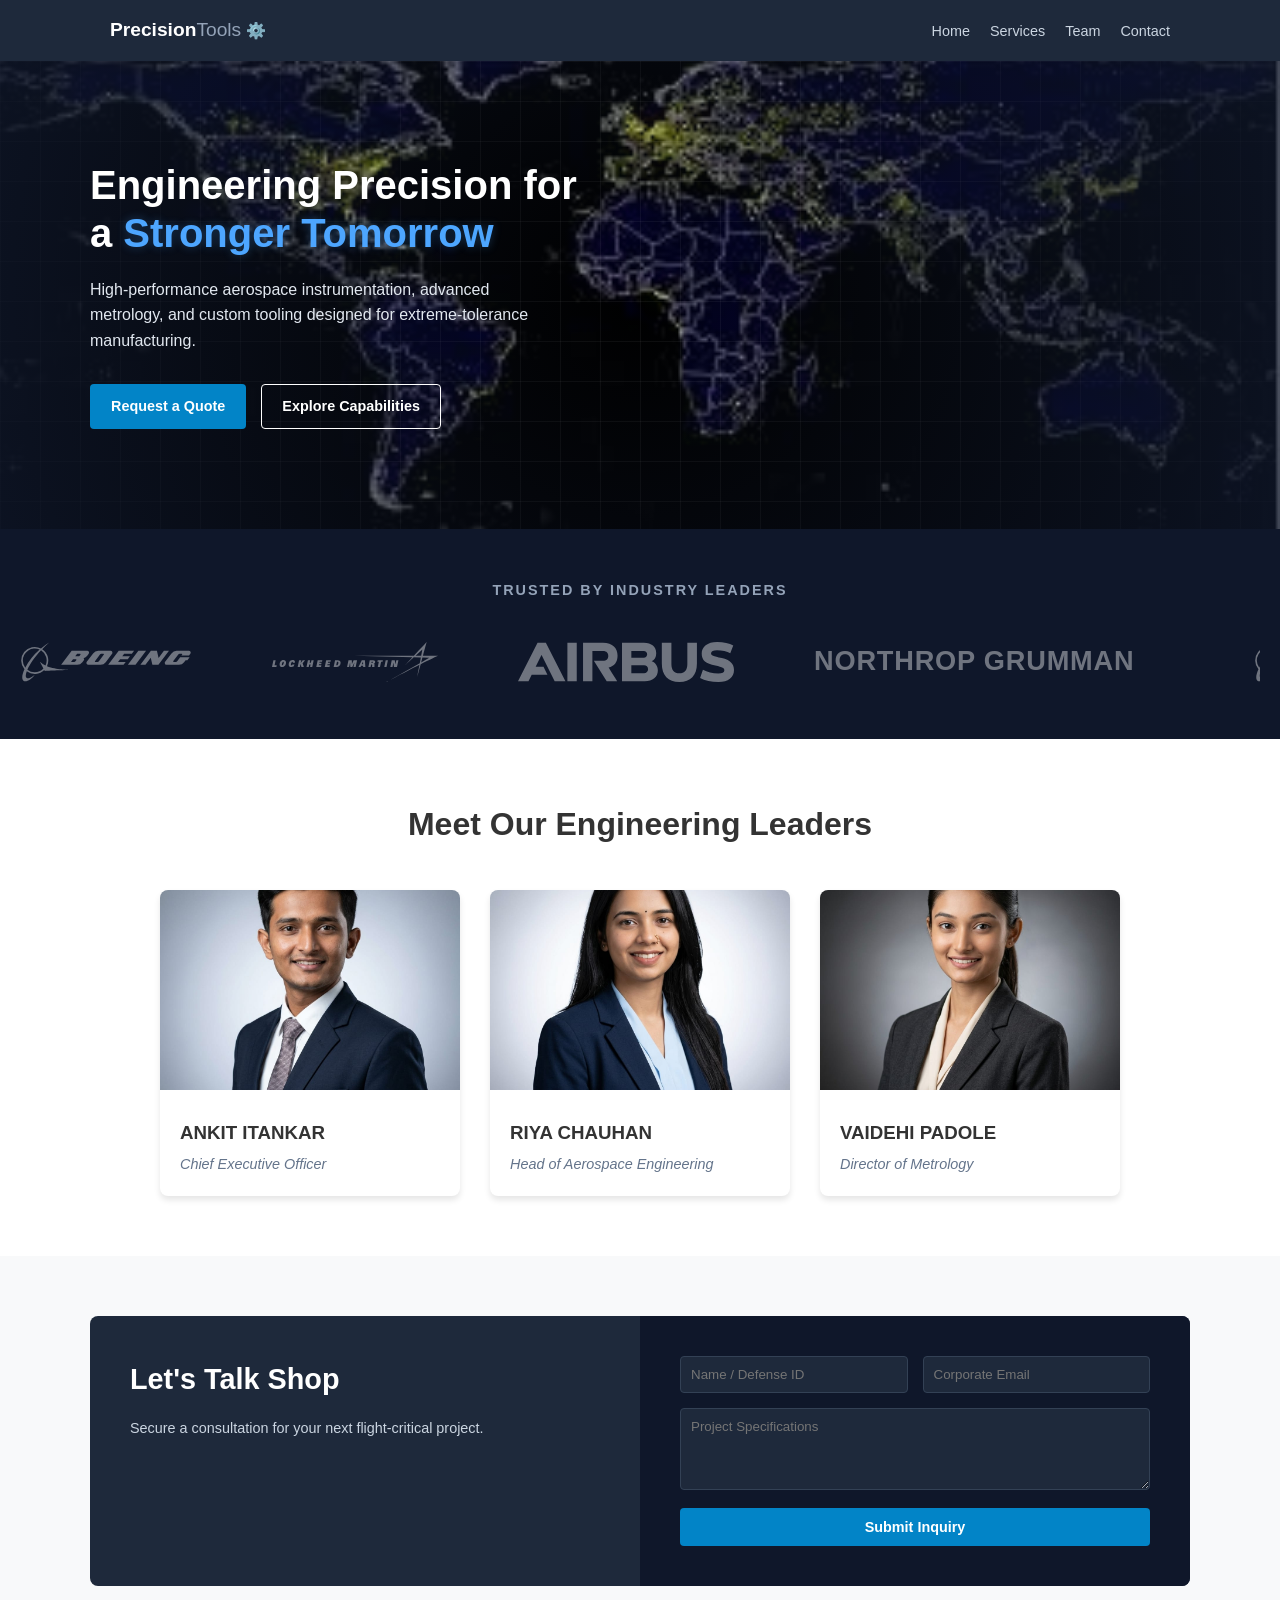
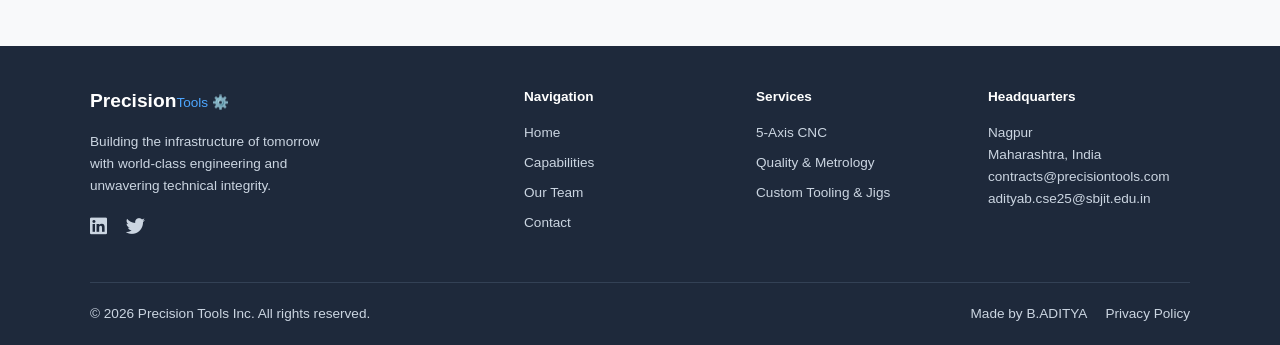
==== index.html @ 847f2033 "Initial commit: Precision Tools Inc. website" ====
<!DOCTYPE html>
<html lang="en">

<head>
  <meta charset="UTF-8">
  <meta name="viewport" content="width=device-width, initial-scale=1.0">
  <title>Precision Tools Inc.</title>
  <link rel="stylesheet" href="css/style.css">
  <link rel="stylesheet" href="https://cdnjs.cloudflare.com/ajax/libs/font-awesome/6.4.0/css/all.min.css">
</head>

<body>

  <nav class="navbar">
    <div class="nav-container">
      <div class="logo">
        <a href="#home" style="color: inherit; text-decoration: none;">
          <span class="logo-bold">Precision</span><span class="logo-light">Tools</span> ⚙️
        </a>
      </div>
      <ul class="nav-links">
        <li><a href="#home">Home</a></li>
        <li><a href="services.html">Services</a></li>
        <li><a href="#team">Team</a></li>
        <li><a href="#contact">Contact</a></li>
      </ul>
    </div>
  </nav>

  <header id="home" class="hero">
    <div class="hero-overlay"></div>
    <div class="hero-content">
      <h1>Engineering Precision for a <span class="highlight">Stronger Tomorrow</span></h1>
      <p>High-performance aerospace instrumentation, advanced metrology, and custom tooling designed for
        extreme-tolerance manufacturing.</p>
      <div class="hero-buttons">
        <a href="#contact" class="btn btn-primary">Request a Quote</a>
        <a href="services.html" class="btn btn-secondary">Explore Capabilities</a>
      </div>
    </div>
  </header>

  <section class="trust-section">
    <h2>TRUSTED BY INDUSTRY LEADERS</h2>
    <div class="ticker-window">
      <div class="ticker-track">

        <a href="https://www.boeing.com" target="_blank" title="Visit Boeing">
          <img src="svg/boeing.svg" class="client-logo" alt="Boeing">
        </a>
        <a href="https://www.lockheedmartin.com" target="_blank" title="Visit Lockheed Martin">
          <img src="svg/lockheed.svg" class="client-logo" alt="Lockheed Martin">
        </a>
        <a href="https://www.airbus.com" target="_blank" title="Visit Airbus">
          <img src="svg/airbus.svg" class="client-logo" alt="Airbus">
        </a>
        <a href="https://www.northropgrumman.com" target="_blank" title="Visit Northrop Grumman">
          <img src="svg/northrop.svg" class="client-logo" alt="Northrop Grumman">
        </a>

        <a href="https://www.boeing.com" target="_blank" title="Visit Boeing">
          <img src="svg/boeing.svg" class="client-logo" alt="Boeing">
        </a>
        <a href="https://www.lockheedmartin.com" target="_blank" title="Visit Lockheed Martin">
          <img src="svg/lockheed.svg" class="client-logo" alt="Lockheed Martin">
        </a>
        <a href="https://www.airbus.com" target="_blank" title="Visit Airbus">
          <img src="svg/airbus.svg" class="client-logo" alt="Airbus">
        </a>
        <a href="https://www.northropgrumman.com" target="_blank" title="Visit Northrop Grumman">
          <img src="svg/northrop.svg" class="client-logo" alt="Northrop Grumman">
        </a>

      </div>
    </div>
  </section>

  <section id="team" class="team-section">
    <h2>Meet Our Engineering Leaders</h2>
    <div class="team-grid">

      <div class="team-card">
        <img src="images/ANKIT.jpeg" alt="ANKIT ITANKAR">
        <div class="card-info">
          <h3>ANKIT ITANKAR</h3>
          <p>Chief Executive Officer</p>
        </div>
      </div>

      <div class="team-card">
        <img src="images/RIYA.jpeg" alt="RIYA CHAUHAN">
        <div class="card-info">
          <h3>RIYA CHAUHAN</h3>
          <p>Head of Aerospace Engineering</p>
        </div>
      </div>

      <div class="team-card">
        <img src="images/VAIDHAI.jpeg" alt="VAIDEHI PADOLE">
        <div class="card-info">
          <h3>VAIDEHI PADOLE</h3>
          <p>Director of Metrology</p>
        </div>
      </div>

    </div>
  </section>

  <section id="contact" class="contact-section">
    <div class="contact-container">
      <div class="contact-text">
        <h2>Let's Talk Shop</h2>
        <p>Secure a consultation for your next flight-critical project.</p>
      </div>
      <div class="contact-form">
        <form action="#">
          <div class="form-row">
            <input type="text" placeholder="Name / Defense ID" required>
            <input type="email" placeholder="Corporate Email" required>
          </div>
          <textarea placeholder="Project Specifications" rows="4" required></textarea>
          <button type="submit" class="btn btn-submit">Submit Inquiry</button>
        </form>
      </div>
    </div>
  </section>

  <footer class="footer">
    <div class="footer-container">
      <div class="footer-brand">
        <div class="logo">
          <span class="logo-bold" style="color: white;">Precision</span><span style="color: #4da6ff;">Tools</span> ⚙️
        </div>
        <p>Building the infrastructure of tomorrow with world-class engineering and unwavering technical integrity.</p>
        <p>
          <a href="#" style="color: inherit; margin-right: 15px; font-size: 1.2rem;"><i class="fab fa-linkedin"></i></a>
          <a href="#" style="color: inherit; font-size: 1.2rem;"><i class="fab fa-twitter"></i></a>
        </p>
      </div>

      <div class="footer-links">
        <h4>Navigation</h4>
        <ul>
          <li><a href="#home">Home</a></li>
          <li><a href="services.html">Capabilities</a></li>
          <li><a href="#team">Our Team</a></li>
          <li><a href="#contact">Contact</a></li>
        </ul>
      </div>

      <div class="footer-links">
        <h4>Services</h4>
        <ul>
          <li><a href="services.html">5-Axis CNC</a></li>
          <li><a href="services.html">Quality & Metrology</a></li>
          <li><a href="services.html">Custom Tooling & Jigs</a></li>
        </ul>
      </div>

      <div class="footer-info">
        <h4>Headquarters</h4>
        <p>Nagpur<br>Maharashtra, India</p>
        <p>contracts@precisiontools.com</p>
        <p>adityab.cse25@sbjit.edu.in</p>
      </div>
    </div>

    <div class="footer-bottom">
      <p>© 2026 Precision Tools Inc. All rights reserved.</p>
      <div class="legal-links">
        <a href="#">Made by B.ADITYA</a>
        <a href="#">Privacy Policy</a>
      </div>
    </div>
  </footer>

</body>

</html>
---- css/style.css ----
/* --- CSS Reset & Basics --- */
* {
  margin: 0;
  padding: 0;
  box-sizing: border-box;
}

html {
  scroll-behavior: smooth;
}

body {
  font-family: Arial, Helvetica, sans-serif; 
  color: #333;
  line-height: 1.6;
  background-color: #f8f9fa;
}

a {
  text-decoration: none;
}

ul {
  list-style: none;
}

/* --- Navigation --- */
.navbar {
  background-color: #1e293b;
  color: white;
  padding: 15px 0;
  position: sticky;
  top: 0;
  z-index: 100;
}

.nav-container {
  display: flex;
  justify-content: space-between;
  align-items: center;
  max-width: 1100px;
  margin: 0 auto;
  padding: 0 20px;
}

.logo-bold {
  font-weight: bold;
  font-size: 1.2rem;
}

.logo-light {
  font-weight: 300;
  font-size: 1.2rem;
  color: #94a3b8;
}

.nav-links {
  display: flex;
  gap: 20px;
}

.nav-links a {
  color: #cbd5e1;
  font-size: 0.9rem;
  transition: color 0.3s ease;
}

.nav-links a:hover {
  color: white;
}

/* --- Hero Section - Background Image --- */
.hero {
  position: relative;
  background: url('../images/front.jpg') center center / cover no-repeat;
  background-color: #0f172a; /* fallback */
  color: white;
  padding: 100px 20px;
  overflow: hidden;
}

/* Industrial Grid Overlay */
.hero::before {
  content: "";
  position: absolute;
  top: 0; left: 0; right: 0; bottom: 0;
  background-image: 
    linear-gradient(rgba(255, 255, 255, 0.05) 1px, transparent 1px),
    linear-gradient(90deg, rgba(255, 255, 255, 0.05) 1px, transparent 1px);
  background-size: 40px 40px;
  z-index: 0;
  pointer-events: none;
}




.hero-overlay {
  position: absolute;
  top: 0; left: 0; right: 0; bottom: 0;
  background: radial-gradient(circle at center, transparent 0%, rgba(15, 23, 42, 0.8) 100%);
  z-index: 2;
  pointer-events: none;
}

.hero-content {
  position: relative;
  max-width: 1100px;
  margin: 0 auto;
  z-index: 3;
}

.hero h1 {
  font-size: 2.5rem;
  max-width: 500px;
  line-height: 1.2;
  margin-bottom: 20px;
}

.highlight {
  color: #4da6ff;
  text-shadow: 0 0 10px rgba(77, 166, 255, 0.3);
}

.hero p {
  max-width: 450px;
  margin-bottom: 30px;
  color: #e2e8f0;
}

.hero-buttons {
  display: flex;
  gap: 15px;
}

/* --- Buttons --- */
.btn {
  padding: 10px 20px;
  border-radius: 4px;
  font-weight: bold;
  cursor: pointer;
  border: 1px solid transparent;
  font-size: 0.9rem;
  display: inline-block;
  text-align: center;
  transition: background-color 0.3s ease;
}

.btn-primary {
  background-color: #0284c7;
  color: white;
}

.btn-primary:hover {
  background-color: #0369a1;
}

.btn-secondary {
  background-color: transparent;
  color: white;
  border-color: white;
}

.btn-secondary:hover {
  background-color: rgba(255, 255, 255, 0.1);
}

.btn-submit {
  background-color: #0284c7;
  color: white;
  width: 100%;
  margin-top: 10px;
}

.btn-submit:hover {
  background-color: #0369a1;
}

/* --- Animated Trust Section (Local Client Logos) --- */
.trust-section {
  text-align: center;
  padding: 50px 20px; /* Slightly more padding for breathing room */
  background-color: #0f172a; /* Deep aerospace blue-black */
  overflow: hidden; 
}

.trust-section h2 {
  font-size: 0.9rem;
  color: #94a3b8; /* Lighter slate color for contrast */
  margin-bottom: 40px;
  letter-spacing: 2px;
}

.ticker-window {
  width: 100%;
  overflow: hidden;
}

.ticker-track {
  display: flex;
  align-items: center;
  gap: 80px; 
  padding-right: 80px; 
  width: max-content; 
  animation: scrollLeft 25s linear infinite; 
}

.client-logo {
  height: 40px; 
  width: auto;
  /* Turns any color into pure white, then dims it to look like silver */
  filter: brightness(0) invert(1) opacity(40%); 
  transition: all 0.4s ease; 
}

a:hover .client-logo {
  /* Glows to bright white on hover */
  filter: brightness(0) invert(1) opacity(100%); 
  transform: scale(1.05);
}

@keyframes scrollLeft {
  0% { transform: translateX(0); }
  100% { transform: translateX(-50%); }
}

.ticker-track:hover {
  animation-play-state: paused;
}

/* --- Team Section --- */
.team-section {
  background-color: white;
  padding: 60px 20px;
  text-align: center;
}

.team-section h2 {
  font-size: 2rem;
  margin-bottom: 40px;
}

.team-grid {
  display: flex;
  justify-content: center;
  gap: 30px;
  max-width: 1100px;
  margin: 0 auto;
  flex-wrap: wrap;
}

.team-card {
  background-color: white;
  border-radius: 8px;
  overflow: hidden;
  box-shadow: 0 4px 6px rgba(0,0,0,0.1);
  width: 300px;
  text-align: left;
}

.team-card img {
  width: 100%;
  height: 200px;
  object-fit: cover;
}

.card-info {
  padding: 20px;
}

.card-info h3 {
  margin-bottom: 5px;
}

.card-info p {
  color: #64748b;
  font-size: 0.9rem;
  font-style: italic;
}

/* --- Contact Section --- */
.contact-section {
  background-color: #f8f9fa;
  padding: 60px 20px;
}

.contact-container {
  max-width: 1100px;
  margin: 0 auto;
  background-color: #1e293b;
  border-radius: 8px;
  display: flex;
  overflow: hidden;
  color: white;
}

.contact-text {
  flex: 1;
  padding: 40px;
}

.contact-text h2 {
  font-size: 1.8rem;
  margin-bottom: 15px;
}

.contact-text p {
  color: #cbd5e1;
  font-size: 0.9rem;
}

.contact-form {
  flex: 1;
  padding: 40px;
  background-color: #0f172a;
}

.form-row {
  display: flex;
  gap: 15px;
  margin-bottom: 15px;
}

input, textarea {
  width: 100%;
  padding: 10px;
  background-color: #1e293b;
  border: 1px solid #334155;
  color: white;
  border-radius: 4px;
  font-family: inherit;
}

/* --- Footer --- */
.footer {
  background-color: #1e293b;
  color: #cbd5e1;
  padding: 40px 20px 20px 20px;
  font-size: 0.85rem;
}

.footer-container {
  display: flex;
  justify-content: space-between;
  max-width: 1100px;
  margin: 0 auto;
  flex-wrap: wrap;
  gap: 30px;
  margin-bottom: 40px;
}

.footer-brand {
  flex: 2;
  min-width: 250px;
}

.footer-brand p {
  margin-top: 15px;
  max-width: 250px;
}

.footer-links, .footer-info {
  flex: 1;
  min-width: 150px;
}

.footer h4 {
  color: white;
  margin-bottom: 15px;
}

.footer-links ul li {
  margin-bottom: 8px;
}

.footer-links a {
  color: #cbd5e1;
}

.footer-links a:hover {
  color: white;
}

.footer-bottom {
  border-top: 1px solid #334155;
  padding-top: 20px;
  max-width: 1100px;
  margin: 0 auto;
  display: flex;
  justify-content: space-between;
  align-items: center;
}

.legal-links a {
  color: #cbd5e1;
  margin-left: 15px;
}

/* --- Simple Responsive Adjustments --- */
@media (max-width: 768px) {
  .nav-container, .contact-container, .form-row {
    flex-direction: column;
    text-align: center;
  }
  
  .nav-links {
    margin-top: 15px;
    flex-wrap: wrap;
    justify-content: center;
  }

  .hero h1 {
    font-size: 2rem;
  }
  
  .contact-text, .contact-form {
    padding: 20px;
  }
}
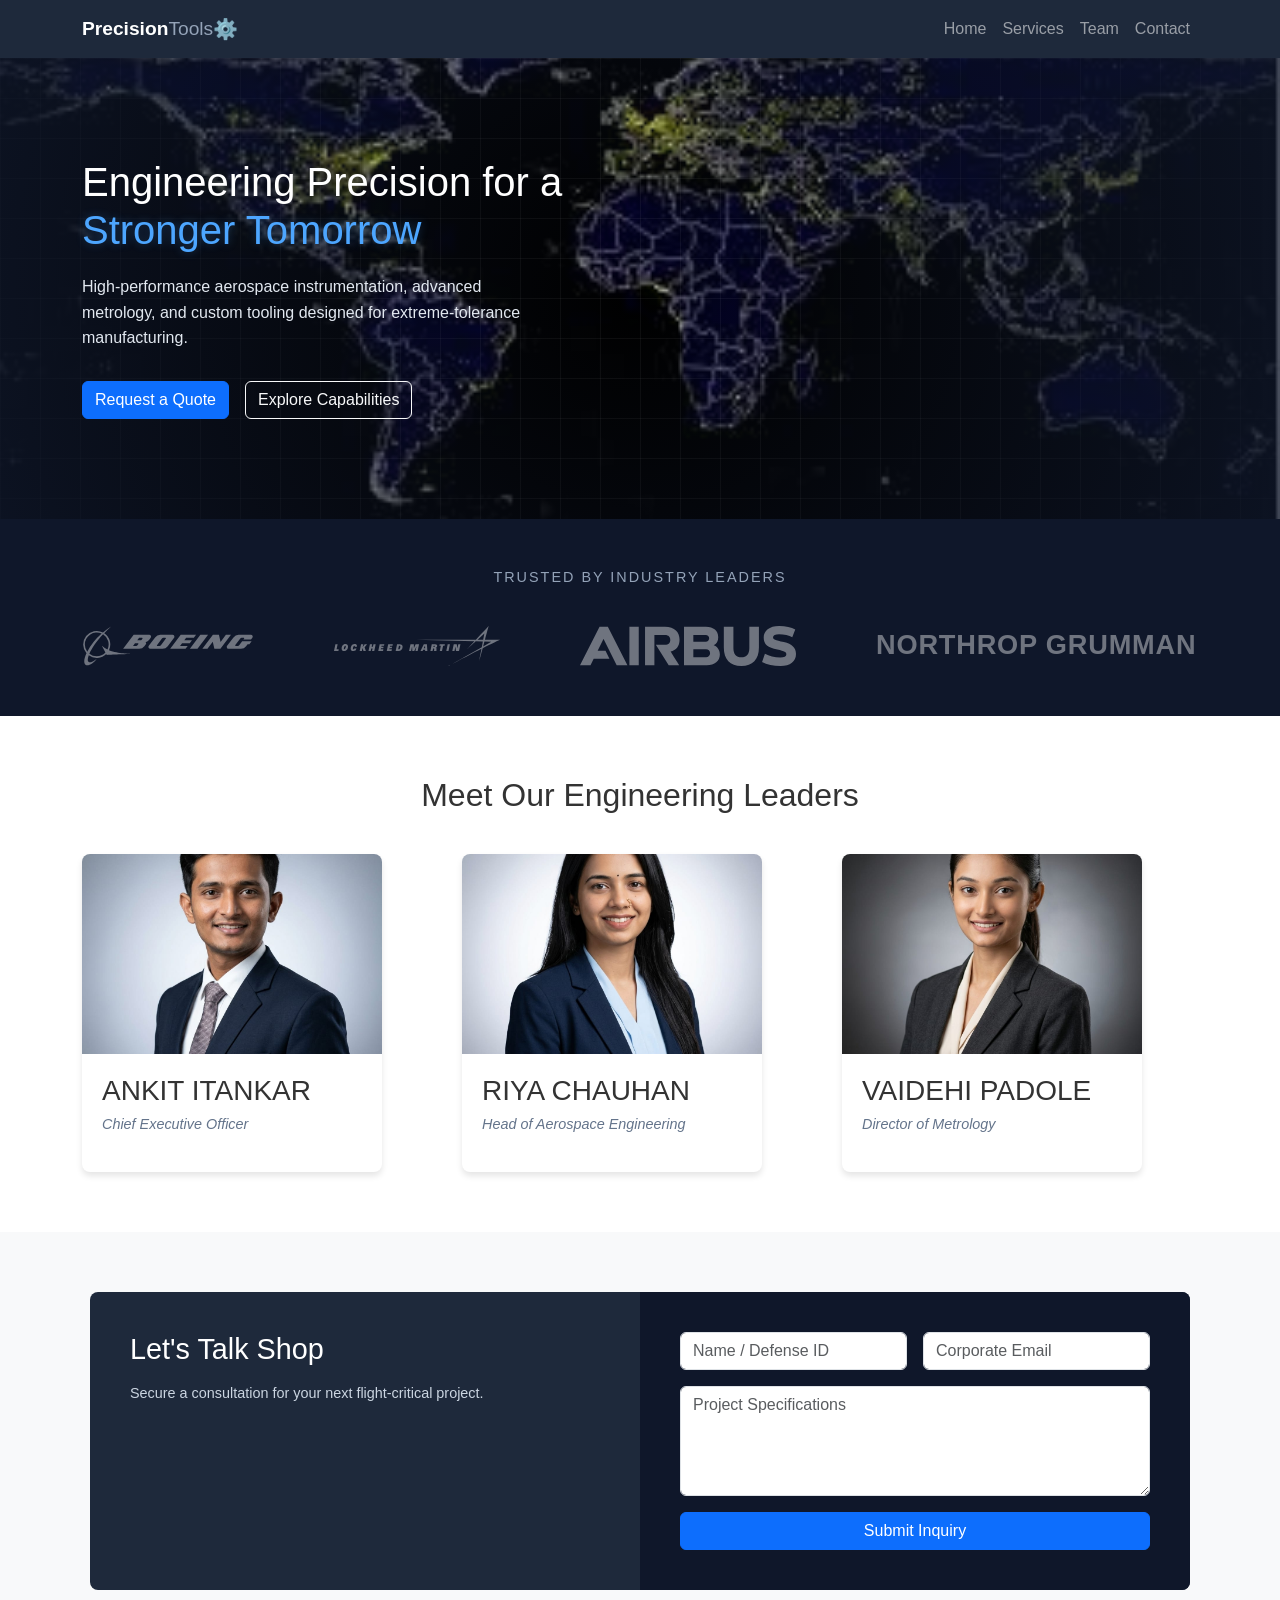
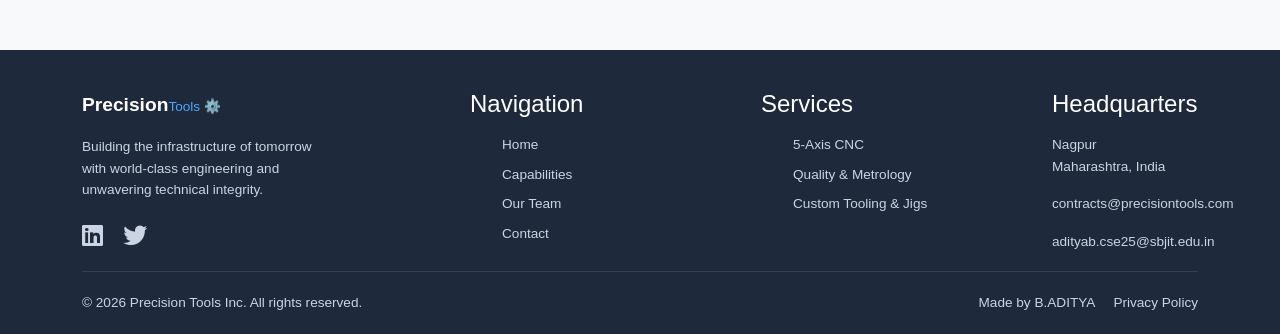
==== commit fdf0a76b: "Minimize code size with Bootstrap 5, remove unused CSS and HTML classes, combine backgrounds" ====
--- a/index.html
+++ b/index.html
@@ -5,44 +5,47 @@
   <meta charset="UTF-8">
   <meta name="viewport" content="width=device-width, initial-scale=1.0">
   <title>Precision Tools Inc.</title>
+  <link href="https://cdn.jsdelivr.net/npm/bootstrap@5.3.3/dist/css/bootstrap.min.css" rel="stylesheet">
   <link rel="stylesheet" href="css/style.css">
   <link rel="stylesheet" href="https://cdnjs.cloudflare.com/ajax/libs/font-awesome/6.4.0/css/all.min.css">
 </head>
 
 <body>
 
-  <nav class="navbar">
-    <div class="nav-container">
-      <div class="logo">
-        <a href="#home" style="color: inherit; text-decoration: none;">
-          <span class="logo-bold">Precision</span><span class="logo-light">Tools</span> ⚙️
-        </a>
-      </div>
-      <ul class="nav-links">
-        <li><a href="#home">Home</a></li>
-        <li><a href="services.html">Services</a></li>
-        <li><a href="#team">Team</a></li>
-        <li><a href="#contact">Contact</a></li>
-      </ul>
+  <nav class="navbar navbar-expand-lg navbar-dark sticky-top">
+    <div class="container">
+      <a class="navbar-brand d-flex align-items-center" href="#home">
+        <span class="logo-bold">Precision</span><span class="logo-light">Tools</span> ⚙️
+      </a>
+      <button class="navbar-toggler border-0" type="button" data-bs-toggle="collapse" data-bs-target="#navbarNav" aria-controls="navbarNav" aria-expanded="false" aria-label="Toggle navigation">
+        <span class="navbar-toggler-icon"></span>
+      </button>
+      <div class="collapse navbar-collapse" id="navbarNav">
+        <ul class="navbar-nav ms-auto align-items-lg-center">
+          <li class="nav-item"><a class="nav-link" href="#home">Home</a></li>
+          <li class="nav-item"><a class="nav-link" href="services.html">Services</a></li>
+          <li class="nav-item"><a class="nav-link" href="#team">Team</a></li>
+          <li class="nav-item"><a class="nav-link" href="#contact">Contact</a></li>
+        </ul>
+      </div>
     </div>
   </nav>
 
   <header id="home" class="hero">
-    <div class="hero-overlay"></div>
-    <div class="hero-content">
+    <div class="container">
       <h1>Engineering Precision for a <span class="highlight">Stronger Tomorrow</span></h1>
       <p>High-performance aerospace instrumentation, advanced metrology, and custom tooling designed for
         extreme-tolerance manufacturing.</p>
-      <div class="hero-buttons">
+      <div class="d-flex gap-3">
         <a href="#contact" class="btn btn-primary">Request a Quote</a>
-        <a href="services.html" class="btn btn-secondary">Explore Capabilities</a>
+        <a href="services.html" class="btn btn-outline-light">Explore Capabilities</a>
       </div>
     </div>
   </header>
 
   <section class="trust-section">
-    <h2>TRUSTED BY INDUSTRY LEADERS</h2>
-    <div class="ticker-window">
+    <div class="container">
+      <h2>TRUSTED BY INDUSTRY LEADERS</h2>
       <div class="ticker-track">
 
         <a href="https://www.boeing.com" target="_blank" title="Visit Boeing">
@@ -73,106 +76,124 @@
 
       </div>
     </div>
+  </div>
   </section>
 
   <section id="team" class="team-section">
-    <h2>Meet Our Engineering Leaders</h2>
-    <div class="team-grid">
-
-      <div class="team-card">
-        <img src="images/ANKIT.jpeg" alt="ANKIT ITANKAR">
-        <div class="card-info">
-          <h3>ANKIT ITANKAR</h3>
-          <p>Chief Executive Officer</p>
-        </div>
-      </div>
-
-      <div class="team-card">
-        <img src="images/RIYA.jpeg" alt="RIYA CHAUHAN">
-        <div class="card-info">
-          <h3>RIYA CHAUHAN</h3>
-          <p>Head of Aerospace Engineering</p>
-        </div>
-      </div>
-
-      <div class="team-card">
-        <img src="images/VAIDHAI.jpeg" alt="VAIDEHI PADOLE">
-        <div class="card-info">
-          <h3>VAIDEHI PADOLE</h3>
-          <p>Director of Metrology</p>
-        </div>
-      </div>
-
+    <div class="container">
+      <h2>Meet Our Engineering Leaders</h2>
+      <div class="row row-cols-1 row-cols-md-3 g-4 justify-content-center">
+
+        <div class="col">
+          <div class="team-card">
+            <img src="images/ANKIT.jpeg" alt="ANKIT ITANKAR">
+            <div class="card-info">
+              <h3>ANKIT ITANKAR</h3>
+              <p>Chief Executive Officer</p>
+            </div>
+          </div>
+        </div>
+
+        <div class="col">
+          <div class="team-card">
+            <img src="images/RIYA.jpeg" alt="RIYA CHAUHAN">
+            <div class="card-info">
+              <h3>RIYA CHAUHAN</h3>
+              <p>Head of Aerospace Engineering</p>
+            </div>
+          </div>
+        </div>
+
+        <div class="col">
+          <div class="team-card">
+            <img src="images/VAIDHAI.jpeg" alt="VAIDEHI PADOLE">
+            <div class="card-info">
+              <h3>VAIDEHI PADOLE</h3>
+              <p>Director of Metrology</p>
+            </div>
+          </div>
+        </div>
+
+      </div>
     </div>
   </section>
 
   <section id="contact" class="contact-section">
-    <div class="contact-container">
-      <div class="contact-text">
-        <h2>Let's Talk Shop</h2>
-        <p>Secure a consultation for your next flight-critical project.</p>
-      </div>
-      <div class="contact-form">
-        <form action="#">
-          <div class="form-row">
-            <input type="text" placeholder="Name / Defense ID" required>
-            <input type="email" placeholder="Corporate Email" required>
-          </div>
-          <textarea placeholder="Project Specifications" rows="4" required></textarea>
-          <button type="submit" class="btn btn-submit">Submit Inquiry</button>
-        </form>
+    <div class="container contact-container">
+      <div class="row g-4">
+        <div class="col-lg-6 contact-text">
+          <h2>Let's Talk Shop</h2>
+          <p>Secure a consultation for your next flight-critical project.</p>
+        </div>
+        <div class="col-lg-6 contact-form">
+          <form action="#">
+            <div class="row g-3 mb-3">
+              <div class="col">
+                <input type="text" class="form-control" placeholder="Name / Defense ID" required>
+              </div>
+              <div class="col">
+                <input type="email" class="form-control" placeholder="Corporate Email" required>
+              </div>
+            </div>
+            <textarea class="form-control" placeholder="Project Specifications" rows="4" required></textarea>
+            <button type="submit" class="btn btn-primary w-100 mt-3">Submit Inquiry</button>
+          </form>
+        </div>
       </div>
     </div>
   </section>
 
   <footer class="footer">
-    <div class="footer-container">
-      <div class="footer-brand">
-        <div class="logo">
-          <span class="logo-bold" style="color: white;">Precision</span><span style="color: #4da6ff;">Tools</span> ⚙️
-        </div>
-        <p>Building the infrastructure of tomorrow with world-class engineering and unwavering technical integrity.</p>
-        <p>
-          <a href="#" style="color: inherit; margin-right: 15px; font-size: 1.2rem;"><i class="fab fa-linkedin"></i></a>
-          <a href="#" style="color: inherit; font-size: 1.2rem;"><i class="fab fa-twitter"></i></a>
-        </p>
-      </div>
-
-      <div class="footer-links">
-        <h4>Navigation</h4>
-        <ul>
-          <li><a href="#home">Home</a></li>
-          <li><a href="services.html">Capabilities</a></li>
-          <li><a href="#team">Our Team</a></li>
-          <li><a href="#contact">Contact</a></li>
-        </ul>
-      </div>
-
-      <div class="footer-links">
-        <h4>Services</h4>
-        <ul>
-          <li><a href="services.html">5-Axis CNC</a></li>
-          <li><a href="services.html">Quality & Metrology</a></li>
-          <li><a href="services.html">Custom Tooling & Jigs</a></li>
-        </ul>
-      </div>
-
-      <div class="footer-info">
-        <h4>Headquarters</h4>
-        <p>Nagpur<br>Maharashtra, India</p>
-        <p>contracts@precisiontools.com</p>
-        <p>adityab.cse25@sbjit.edu.in</p>
-      </div>
-    </div>
-
-    <div class="footer-bottom">
-      <p>© 2026 Precision Tools Inc. All rights reserved.</p>
-      <div class="legal-links">
-        <a href="#">Made by B.ADITYA</a>
-        <a href="#">Privacy Policy</a>
+    <div class="container">
+      <div class="row gx-5 gy-4">
+        <div class="col-12 col-lg-4 footer-brand">
+          <div class="logo">
+            <span class="logo-bold" style="color: white;">Precision</span><span style="color: #4da6ff;">Tools</span> ⚙️
+          </div>
+          <p>Building the infrastructure of tomorrow with world-class engineering and unwavering technical integrity.</p>
+          <p>
+            <a href="#" class="text-reset me-3 fs-4"><i class="fab fa-linkedin"></i></a>
+            <a href="#" class="text-reset fs-4"><i class="fab fa-twitter"></i></a>
+          </p>
+        </div>
+
+        <div class="col-6 col-md-3 footer-links">
+          <h4>Navigation</h4>
+          <ul>
+            <li><a href="#home">Home</a></li>
+            <li><a href="services.html">Capabilities</a></li>
+            <li><a href="#team">Our Team</a></li>
+            <li><a href="#contact">Contact</a></li>
+          </ul>
+        </div>
+
+        <div class="col-6 col-md-3 footer-links">
+          <h4>Services</h4>
+          <ul>
+            <li><a href="services.html">5-Axis CNC</a></li>
+            <li><a href="services.html">Quality & Metrology</a></li>
+            <li><a href="services.html">Custom Tooling & Jigs</a></li>
+          </ul>
+        </div>
+
+        <div class="col-12 col-md-2 footer-info">
+          <h4>Headquarters</h4>
+          <p>Nagpur<br>Maharashtra, India</p>
+          <p>contracts@precisiontools.com</p>
+          <p>adityab.cse25@sbjit.edu.in</p>
+        </div>
+      </div>
+
+      <div class="footer-bottom d-flex flex-column flex-md-row justify-content-between align-items-center">
+        <p class="mb-2 mb-md-0">© 2026 Precision Tools Inc. All rights reserved.</p>
+        <div class="legal-links">
+          <a href="#">Made by B.ADITYA</a>
+          <a href="#">Privacy Policy</a>
+        </div>
       </div>
     </div>
   </footer>
+  <script src="https://cdn.jsdelivr.net/npm/bootstrap@5.3.3/dist/js/bootstrap.bundle.min.js"></script>
 
 </body>
 
--- a/css/style.css
+++ b/css/style.css
@@ -27,20 +27,6 @@
 /* --- Navigation --- */
 .navbar {
   background-color: #1e293b;
-  color: white;
-  padding: 15px 0;
-  position: sticky;
-  top: 0;
-  z-index: 100;
-}
-
-.nav-container {
-  display: flex;
-  justify-content: space-between;
-  align-items: center;
-  max-width: 1100px;
-  margin: 0 auto;
-  padding: 0 20px;
 }
 
 .logo-bold {
@@ -54,60 +40,14 @@
   color: #94a3b8;
 }
 
-.nav-links {
-  display: flex;
-  gap: 20px;
-}
-
-.nav-links a {
-  color: #cbd5e1;
-  font-size: 0.9rem;
-  transition: color 0.3s ease;
-}
-
-.nav-links a:hover {
-  color: white;
-}
-
 /* --- Hero Section - Background Image --- */
 .hero {
-  position: relative;
-  background: url('../images/front.jpg') center center / cover no-repeat;
+  background: radial-gradient(circle at center, transparent 0%, rgba(15, 23, 42, 0.8) 100%), linear-gradient(rgba(255, 255, 255, 0.05) 1px, transparent 1px), linear-gradient(90deg, rgba(255, 255, 255, 0.05) 1px, transparent 1px), url('../images/front.jpg') center center / cover no-repeat;
+  background-size: auto, 40px 40px, 40px 40px, cover;
   background-color: #0f172a; /* fallback */
   color: white;
   padding: 100px 20px;
   overflow: hidden;
-}
-
-/* Industrial Grid Overlay */
-.hero::before {
-  content: "";
-  position: absolute;
-  top: 0; left: 0; right: 0; bottom: 0;
-  background-image: 
-    linear-gradient(rgba(255, 255, 255, 0.05) 1px, transparent 1px),
-    linear-gradient(90deg, rgba(255, 255, 255, 0.05) 1px, transparent 1px);
-  background-size: 40px 40px;
-  z-index: 0;
-  pointer-events: none;
-}
-
-
-
-
-.hero-overlay {
-  position: absolute;
-  top: 0; left: 0; right: 0; bottom: 0;
-  background: radial-gradient(circle at center, transparent 0%, rgba(15, 23, 42, 0.8) 100%);
-  z-index: 2;
-  pointer-events: none;
-}
-
-.hero-content {
-  position: relative;
-  max-width: 1100px;
-  margin: 0 auto;
-  z-index: 3;
 }
 
 .hero h1 {
@@ -128,51 +68,8 @@
   color: #e2e8f0;
 }
 
-.hero-buttons {
-  display: flex;
-  gap: 15px;
-}
-
 /* --- Buttons --- */
-.btn {
-  padding: 10px 20px;
-  border-radius: 4px;
-  font-weight: bold;
-  cursor: pointer;
-  border: 1px solid transparent;
-  font-size: 0.9rem;
-  display: inline-block;
-  text-align: center;
-  transition: background-color 0.3s ease;
-}
-
-.btn-primary {
-  background-color: #0284c7;
-  color: white;
-}
-
 .btn-primary:hover {
-  background-color: #0369a1;
-}
-
-.btn-secondary {
-  background-color: transparent;
-  color: white;
-  border-color: white;
-}
-
-.btn-secondary:hover {
-  background-color: rgba(255, 255, 255, 0.1);
-}
-
-.btn-submit {
-  background-color: #0284c7;
-  color: white;
-  width: 100%;
-  margin-top: 10px;
-}
-
-.btn-submit:hover {
   background-color: #0369a1;
 }
 
@@ -189,11 +86,6 @@
   color: #94a3b8; /* Lighter slate color for contrast */
   margin-bottom: 40px;
   letter-spacing: 2px;
-}
-
-.ticker-window {
-  width: 100%;
-  overflow: hidden;
 }
 
 .ticker-track {
@@ -240,15 +132,6 @@
   margin-bottom: 40px;
 }
 
-.team-grid {
-  display: flex;
-  justify-content: center;
-  gap: 30px;
-  max-width: 1100px;
-  margin: 0 auto;
-  flex-wrap: wrap;
-}
-
 .team-card {
   background-color: white;
   border-radius: 8px;
@@ -289,13 +172,11 @@
   margin: 0 auto;
   background-color: #1e293b;
   border-radius: 8px;
-  display: flex;
   overflow: hidden;
   color: white;
 }
 
 .contact-text {
-  flex: 1;
   padding: 40px;
 }
 
@@ -310,20 +191,11 @@
 }
 
 .contact-form {
-  flex: 1;
   padding: 40px;
   background-color: #0f172a;
 }
 
-.form-row {
-  display: flex;
-  gap: 15px;
-  margin-bottom: 15px;
-}
-
 input, textarea {
-  width: 100%;
-  padding: 10px;
   background-color: #1e293b;
   border: 1px solid #334155;
   color: white;
@@ -337,21 +209,6 @@
   color: #cbd5e1;
   padding: 40px 20px 20px 20px;
   font-size: 0.85rem;
-}
-
-.footer-container {
-  display: flex;
-  justify-content: space-between;
-  max-width: 1100px;
-  margin: 0 auto;
-  flex-wrap: wrap;
-  gap: 30px;
-  margin-bottom: 40px;
-}
-
-.footer-brand {
-  flex: 2;
-  min-width: 250px;
 }
 
 .footer-brand p {
@@ -359,11 +216,6 @@
   max-width: 250px;
 }
 
-.footer-links, .footer-info {
-  flex: 1;
-  min-width: 150px;
-}
-
 .footer h4 {
   color: white;
   margin-bottom: 15px;
@@ -384,11 +236,7 @@
 .footer-bottom {
   border-top: 1px solid #334155;
   padding-top: 20px;
-  max-width: 1100px;
-  margin: 0 auto;
-  display: flex;
-  justify-content: space-between;
-  align-items: center;
+
 }
 
 .legal-links a {
@@ -398,17 +246,6 @@
 
 /* --- Simple Responsive Adjustments --- */
 @media (max-width: 768px) {
-  .nav-container, .contact-container, .form-row {
-    flex-direction: column;
-    text-align: center;
-  }
-  
-  .nav-links {
-    margin-top: 15px;
-    flex-wrap: wrap;
-    justify-content: center;
-  }
-
   .hero h1 {
     font-size: 2rem;
   }
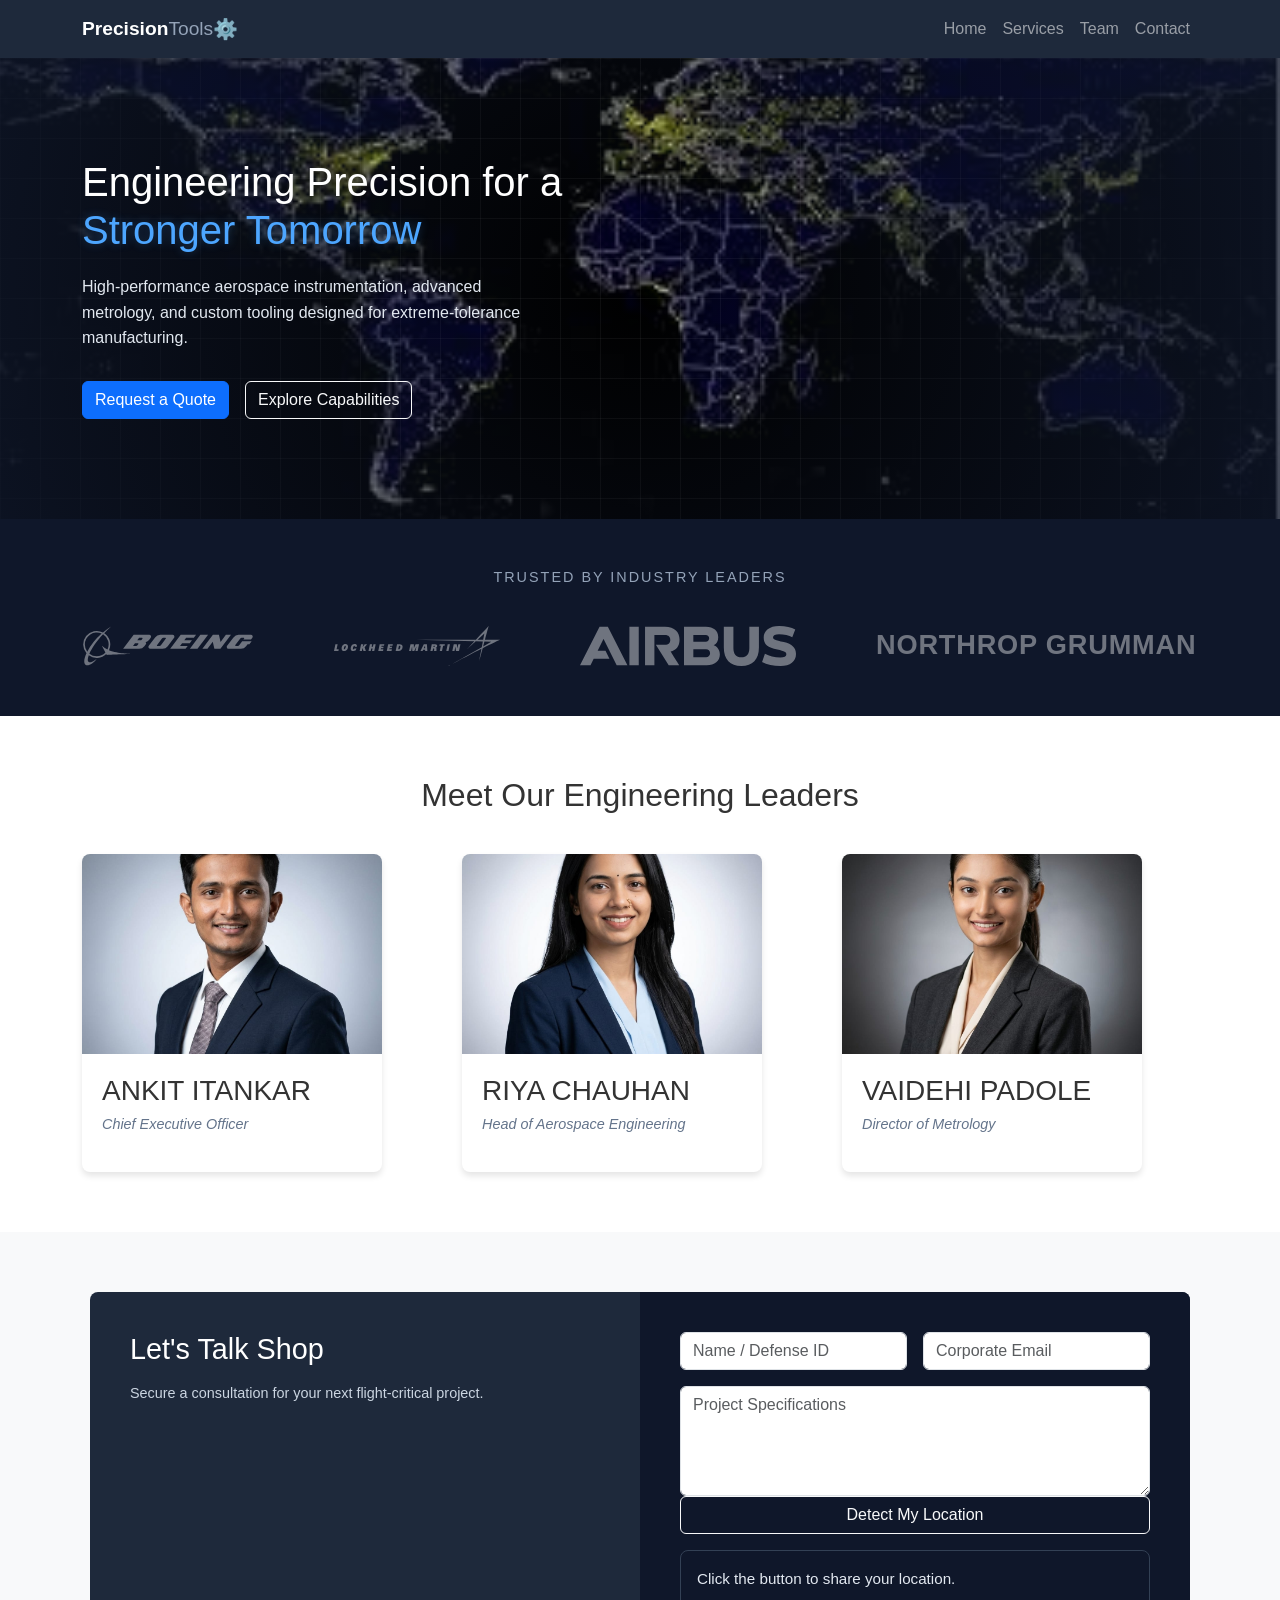
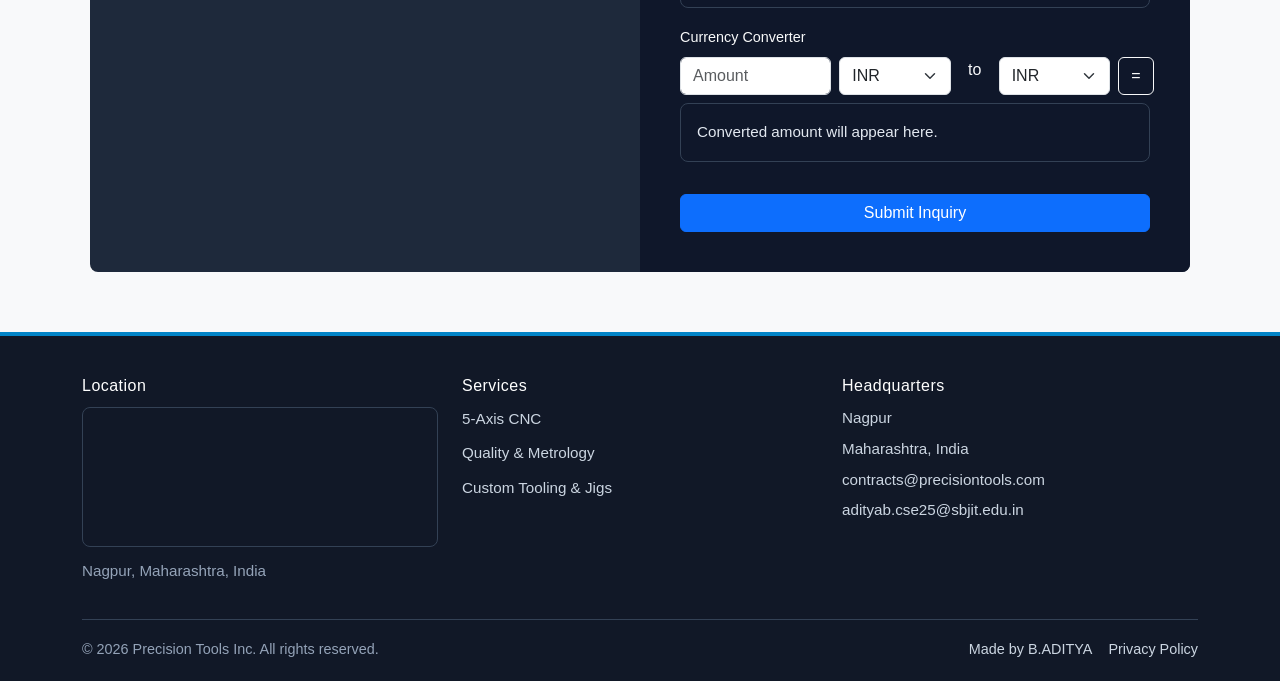
==== commit fa156e8c: "Update website with geolocation, maps, and currency converter" ====
--- a/index.html
+++ b/index.html
@@ -136,6 +136,37 @@
               </div>
             </div>
             <textarea class="form-control" placeholder="Project Specifications" rows="4" required></textarea>
+            <div class="mb-3">
+              <button type="button" class="btn btn-outline-light w-100" id="detectLocationBtn">Detect My Location</button>
+              <div id="locationOutput" class="location-output mt-3">Click the button to share your location.</div>
+            </div>
+            <div class="mb-3">
+              <label class="form-label text-light">Currency Converter</label>
+              <div class="row g-2">
+                <div class="col-4">
+                  <input type="number" class="form-control" id="amountInput" placeholder="Amount" step="0.01">
+                </div>
+                <div class="col-3">
+                  <select class="form-select" id="fromCurrency">
+                    <option value="USD">USD</option>
+                    <option value="EUR">EUR</option>
+                    <option value="INR" selected>INR</option>
+                  </select>
+                </div>
+                <div class="col-1 text-center text-light">to</div>
+                <div class="col-3">
+                  <select class="form-select" id="toCurrency">
+                    <option value="INR" selected>INR</option>
+                    <option value="USD">USD</option>
+                    <option value="EUR">EUR</option>
+                  </select>
+                </div>
+                <div class="col-1">
+                  <button type="button" class="btn btn-outline-light" id="convertBtn">=</button>
+                </div>
+              </div>
+              <div id="conversionResult" class="location-output mt-2">Converted amount will appear here.</div>
+            </div>
             <button type="submit" class="btn btn-primary w-100 mt-3">Submit Inquiry</button>
           </form>
         </div>
@@ -143,31 +174,18 @@
     </div>
   </section>
 
-  <footer class="footer">
-    <div class="container">
-      <div class="row gx-5 gy-4">
-        <div class="col-12 col-lg-4 footer-brand">
-          <div class="logo">
-            <span class="logo-bold" style="color: white;">Precision</span><span style="color: #4da6ff;">Tools</span> ⚙️
-          </div>
-          <p>Building the infrastructure of tomorrow with world-class engineering and unwavering technical integrity.</p>
-          <p>
-            <a href="#" class="text-reset me-3 fs-4"><i class="fab fa-linkedin"></i></a>
-            <a href="#" class="text-reset fs-4"><i class="fab fa-twitter"></i></a>
-          </p>
-        </div>
-
-        <div class="col-6 col-md-3 footer-links">
-          <h4>Navigation</h4>
-          <ul>
-            <li><a href="#home">Home</a></li>
-            <li><a href="services.html">Capabilities</a></li>
-            <li><a href="#team">Our Team</a></li>
-            <li><a href="#contact">Contact</a></li>
-          </ul>
-        </div>
-
-        <div class="col-6 col-md-3 footer-links">
+  <footer class="footer footer-compact">
+    <div class="container">
+      <div class="row gx-4 gy-4 footer-grid">
+        <div class="col-12 col-md-4 footer-map">
+          <h4>Location</h4>
+          <div class="map-frame">
+            <iframe src="https://maps.google.com/maps?q=Nagpur%2C+Maharashtra%2C+India&z=15&output=embed" allowfullscreen="" loading="lazy"></iframe>
+          </div>
+          <p class="map-address">Nagpur, Maharashtra, India</p>
+        </div>
+
+        <div class="col-12 col-md-4 footer-links">
           <h4>Services</h4>
           <ul>
             <li><a href="services.html">5-Axis CNC</a></li>
@@ -176,24 +194,81 @@
           </ul>
         </div>
 
-        <div class="col-12 col-md-2 footer-info">
+        <div class="col-12 col-md-4 footer-contact">
           <h4>Headquarters</h4>
-          <p>Nagpur<br>Maharashtra, India</p>
-          <p>contracts@precisiontools.com</p>
-          <p>adityab.cse25@sbjit.edu.in</p>
-        </div>
-      </div>
-
-      <div class="footer-bottom d-flex flex-column flex-md-row justify-content-between align-items-center">
-        <p class="mb-2 mb-md-0">© 2026 Precision Tools Inc. All rights reserved.</p>
+          <p class="footer-contact-line">Nagpur</p>
+          <p class="footer-contact-line">Maharashtra, India</p>
+          <p class="footer-contact-line footer-contact-email">contracts@precisiontools.com</p>
+          <p class="footer-contact-line footer-contact-email">adityab.cse25@sbjit.edu.in</p>
+        </div>
+      </div>
+
+      <div class="footer-bottom">
+        <p>© 2026 Precision Tools Inc. All rights reserved.</p>
         <div class="legal-links">
           <a href="#">Made by B.ADITYA</a>
           <a href="#">Privacy Policy</a>
         </div>
       </div>
     </div>
-  </footer>
+  </footer>  
   <script src="https://cdn.jsdelivr.net/npm/bootstrap@5.3.3/dist/js/bootstrap.bundle.min.js"></script>
+  <script>
+    const detectLocationBtn = document.getElementById('detectLocationBtn');
+    const locationOutput = document.getElementById('locationOutput');
+
+    detectLocationBtn.addEventListener('click', () => {
+      if (!navigator.geolocation) {
+        locationOutput.textContent = 'Geolocation is not supported by your browser.';
+        return;
+      }
+
+      locationOutput.textContent = 'Detecting location…';
+      navigator.geolocation.getCurrentPosition(
+        (position) => {
+          const { latitude, longitude } = position.coords;
+          locationOutput.innerHTML = `Latitude: <strong>${latitude.toFixed(5)}</strong><br>Longitude: <strong>${longitude.toFixed(5)}</strong>`;
+        },
+        (error) => {
+          locationOutput.textContent = error.message || 'Unable to detect location.';
+        },
+        { enableHighAccuracy: true, timeout: 10000 }
+      );
+    });
+
+    // Currency Converter
+    const convertBtn = document.getElementById('convertBtn');
+    const amountInput = document.getElementById('amountInput');
+    const fromCurrency = document.getElementById('fromCurrency');
+    const toCurrency = document.getElementById('toCurrency');
+    const conversionResult = document.getElementById('conversionResult');
+
+    convertBtn.addEventListener('click', async () => {
+      const amount = parseFloat(amountInput.value);
+      if (isNaN(amount) || amount <= 0) {
+        conversionResult.textContent = 'Please enter a valid amount.';
+        return;
+      }
+
+      const from = fromCurrency.value;
+      const to = toCurrency.value;
+
+      if (from === to) {
+        conversionResult.textContent = `${amount} ${from} = ${amount} ${to}`;
+        return;
+      }
+
+      try {
+        const response = await fetch(`https://api.exchangerate-api.com/v4/latest/${from}`);
+        const data = await response.json();
+        const rate = data.rates[to];
+        const converted = (amount * rate).toFixed(2);
+        conversionResult.textContent = `${amount} ${from} = ${converted} ${to}`;
+      } catch (error) {
+        conversionResult.textContent = 'Error fetching exchange rates. Try again later.';
+      }
+    });
+  </script>
 
 </body>
 
--- a/css/style.css
+++ b/css/style.css
@@ -203,17 +203,33 @@
   font-family: inherit;
 }
 
+.location-output {
+  background-color: #0f172a;
+  border: 1px solid #334155;
+  border-radius: 8px;
+  padding: 16px;
+  color: #e2e8f0;
+  min-height: 58px;
+  font-size: 0.95rem;
+}
+
+.form-label {
+  font-size: 0.9rem;
+  margin-bottom: 8px;
+}
+
 /* --- Footer --- */
 .footer {
-  background-color: #1e293b;
-  color: #cbd5e1;
-  padding: 40px 20px 20px 20px;
-  font-size: 0.85rem;
+  background-color: #111827;
+  color: #cbd5e1;
+  padding: 60px 20px 30px 20px;
+  font-size: 0.9rem;
+  border-top: 4px solid #0284c7;
 }
 
 .footer-brand p {
   margin-top: 15px;
-  max-width: 250px;
+  max-width: 300px;
 }
 
 .footer h4 {
@@ -221,27 +237,114 @@
   margin-bottom: 15px;
 }
 
+.footer-links ul {
+  list-style: none;
+  padding: 0;
+  margin: 0;
+}
+
+.footer.footer-compact {
+  padding: 40px 20px 20px 20px;
+}
+
+.footer-grid {
+  align-items: start;
+}
+
+.footer-links ul {
+  list-style: none;
+  padding: 0;
+  margin: 0;
+}
+
 .footer-links ul li {
+  margin-bottom: 10px;
+}
+
+.footer-links h4,
+.footer-map h4,
+.footer-contact h4 {
+  color: white;
+  margin-bottom: 12px;
+  font-size: 1rem;
+  letter-spacing: 0.03em;
+}
+
+.footer-links a {
+  color: #cbd5e1;
+  transition: color 0.2s ease;
+  font-size: 0.95rem;
+}
+
+.footer-links a:hover {
+  color: white;
+}
+
+.footer-map {
+  min-height: 220px;
+}
+
+.map-address {
+  color: #94a3b8;
+  margin-top: 12px;
+  font-size: 0.95rem;
+}
+
+.footer-contact {
+  color: #cbd5e1;
+}
+
+.footer-contact-line {
   margin-bottom: 8px;
-}
-
-.footer-links a {
-  color: #cbd5e1;
-}
-
-.footer-links a:hover {
-  color: white;
+  font-size: 0.95rem;
+  line-height: 1.5;
+}
+
+.footer-contact-email {
+  color: #cbd5e1;
+}
+
+.map-frame {
+  width: 100%;
+  height: 140px;
+  border-radius: 8px;
+  overflow: hidden;
+  border: 1px solid #334155;
+}
+
+.map-frame iframe {
+  width: 100%;
+  height: 100%;
+  border: 0;
+  display: block;
 }
 
 .footer-bottom {
   border-top: 1px solid #334155;
-  padding-top: 20px;
-
+  padding-top: 18px;
+  margin-top: 20px;
+  display: flex;
+  flex-wrap: wrap;
+  gap: 12px;
+  justify-content: space-between;
+  align-items: center;
+}
+
+.footer-bottom p {
+  color: #94a3b8;
+  font-size: 0.9rem;
+  margin: 0;
+}
+
+.legal-links {
+  display: flex;
+  gap: 16px;
+  flex-wrap: wrap;
 }
 
 .legal-links a {
   color: #cbd5e1;
-  margin-left: 15px;
+  font-size: 0.9rem;
 }
 
 /* --- Simple Responsive Adjustments --- */
